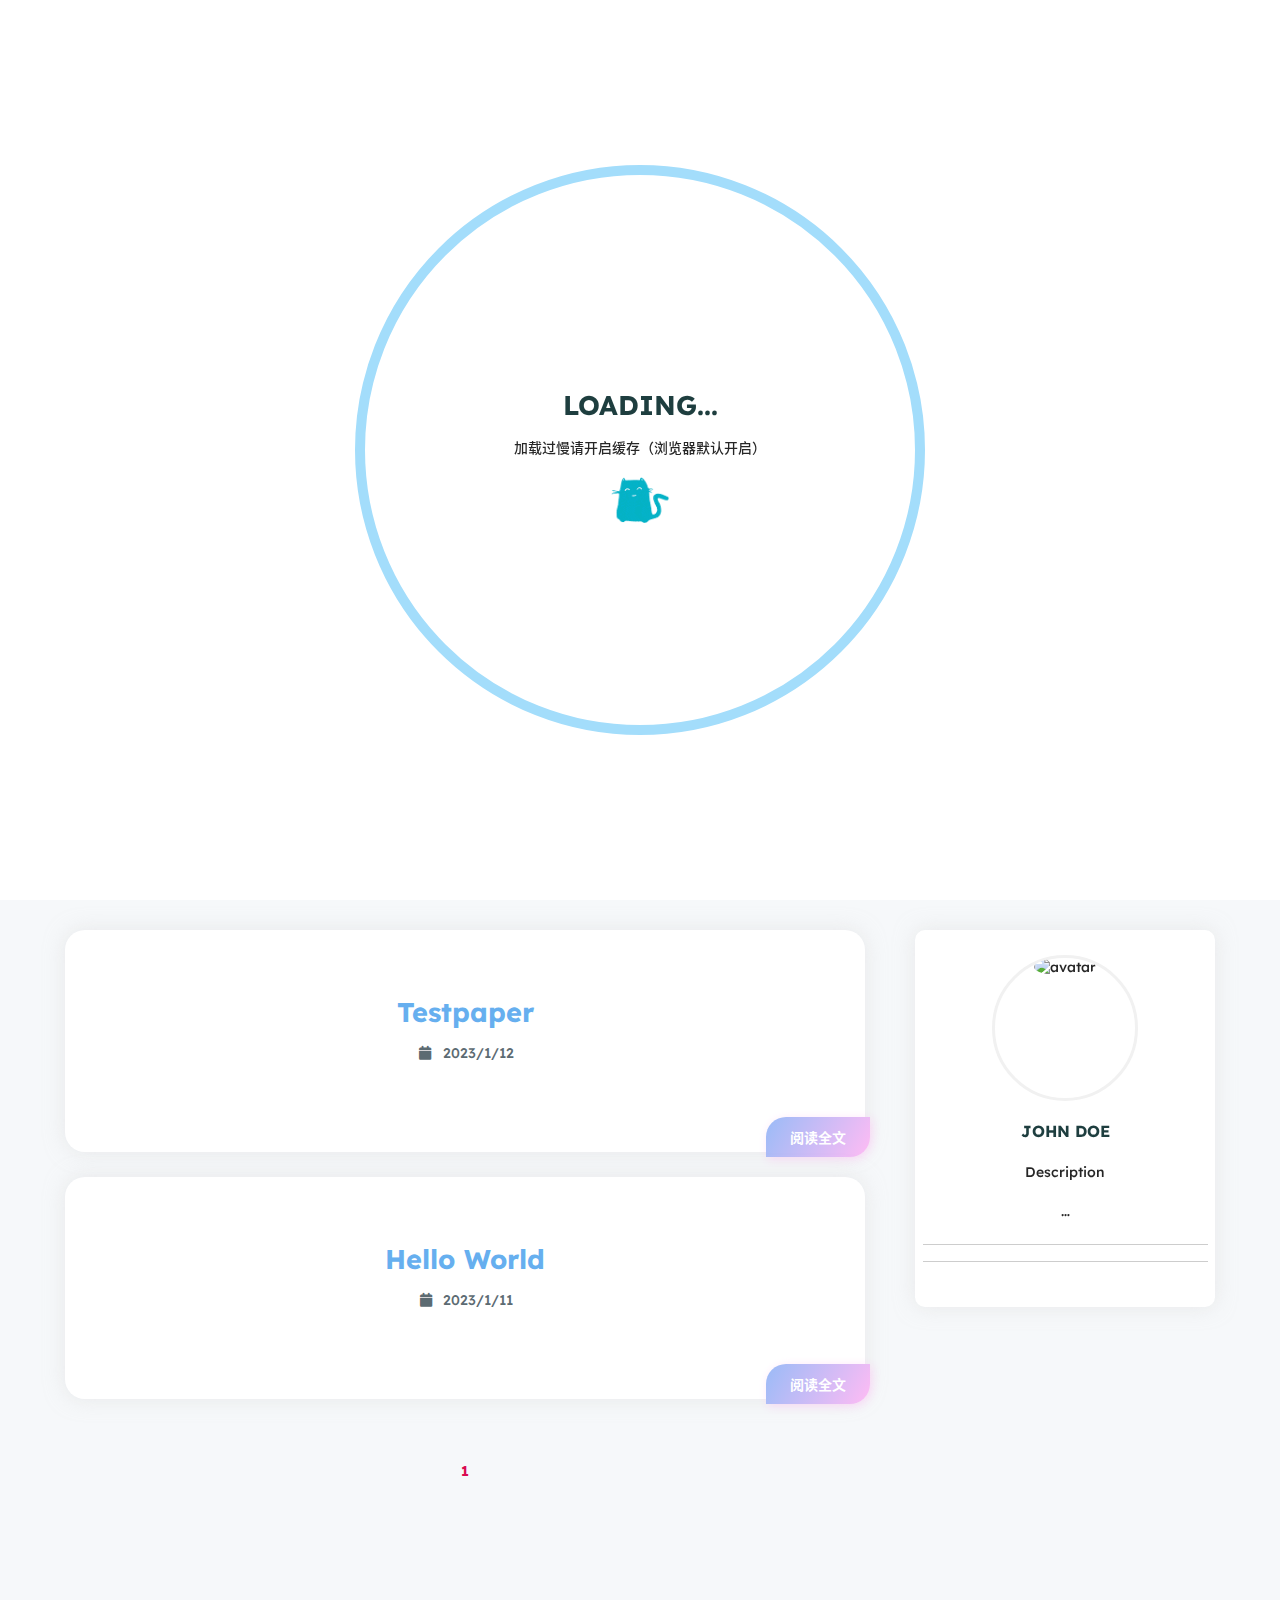
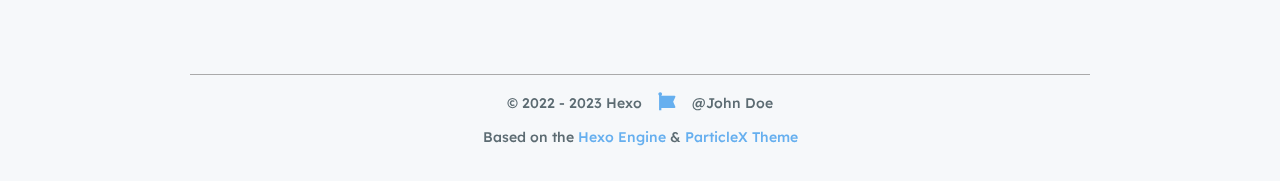
==== index.html @ 7f8e10e7 "Site updated: 2023-01-12 20:10:52" ====
<!DOCTYPE html>
<html lang="en">
    <head>
        <meta charset="UTF-8">
        <meta name="viewport" content="width=device-width,initial-scale=1.0,maximum-scale=1.0,user-scalable=0">
        <title>Hexo</title>
        <meta name="author" content="John Doe">
        <meta name="description" content="">
        <meta name="keywords" content="">
        <link rel="icon" href="">
        <script src="https://cdn.staticfile.org/vue/3.2.45/vue.global.prod.min.js"></script>
        <script src="https://cdn.staticfile.org/highlight.js/11.7.0/highlight.min.js"></script>
        <link rel="stylesheet" href="https://cdn.staticfile.org/highlight.js/11.7.0/styles/github.min.css">
        <link rel="stylesheet" href="https://cdn.staticfile.org/font-awesome/6.2.1/css/all.min.css">
        
        <script src="https://polyfill.io/v3/polyfill.min.js?features="></script>
        
        
        <link rel="stylesheet" href="/css/fonts.min.css">
        <link rel="stylesheet" href="/css/particlex.css">
    <meta name="generator" content="Hexo 6.3.0"></head>
    <body>
        <div id="loading" style="height: 100vh; width: 100vw; position: fixed; display: flex; z-index: 2147483647; justify-content: space-between; background: #fff; transition: all 0.3s ease-out; -webkit-user-select: none; -moz-user-select: none; -ms-user-select: none; user-select: none">
    <div style="position: fixed; height: 100vh; width: 100vw; display: flex; justify-content: center; align-items: center">
        <div id="loadcontent" style="width: 50vmin; height: 50vmin; padding: 50px; border-radius: 50%; display: flex; justify-content: center; align-items: center; border: solid 10px #a3ddfb; text-align: center">
            <div>
                <h2>LOADING...</h2>
                <p style="word-break: keep-all">加载过慢请开启缓存（浏览器默认开启）</p>
                <div>
                    <img alt="loading" src="/loading.gif" style="width: 60px">
                </div>
            </div>
        </div>
    </div>
</div>

        <div id="layout">
            <transition name="into">
                <div v-show="showpage" style="display: -not-none">
                    <div id="menushow">
                        <nav id="menu">
    <div class="desktop-menu">
        <a href="/">
            <span class="title">Hexo</span>
        </a>
        
        <a href="/">
            <i class="fa-solid fa-house fa-fw"></i>
            <span>&ensp;home</span>
        </a>
        
        <a href="/about">
            <i class="fa-solid fa-id-card fa-fw"></i>
            <span>&ensp;about</span>
        </a>
        
        <a href="/archives">
            <i class="fa-solid fa-box-archive fa-fw"></i>
            <span>&ensp;archives</span>
        </a>
        
        <a href="/categories">
            <i class="fa-solid fa-bookmark fa-fw"></i>
            <span>&ensp;categories</span>
        </a>
        
        <a href="/tags">
            <i class="fa-solid fa-tags fa-fw"></i>
            <span>&ensp;tags</span>
        </a>
        
    </div>
    <div :class="'phone-menu ' + menushow" id="phone-menu">
        <div class="curtain" @click="menushow = !menushow" v-show="menushow"></div>
        <div class="title" @click="menushow = !menushow">
            <i class="fa-solid fa-bars fa-fw"></i>
            <span>&emsp;Hexo</span>
        </div>
        <transition name="slide">
        <div class="items" v-show="menushow">
            
            <a href="/">
                <div class="item">
                    <div style="min-width: 20px; max-width: 50px; width: 10%">
                        <i class="fa-solid fa-house fa-fw"></i>
                    </div>
                    <div style="min-width: 100px; max-width: 150%; width: 20%">home</div>
                </div>
            </a>
            
            <a href="/about">
                <div class="item">
                    <div style="min-width: 20px; max-width: 50px; width: 10%">
                        <i class="fa-solid fa-id-card fa-fw"></i>
                    </div>
                    <div style="min-width: 100px; max-width: 150%; width: 20%">about</div>
                </div>
            </a>
            
            <a href="/archives">
                <div class="item">
                    <div style="min-width: 20px; max-width: 50px; width: 10%">
                        <i class="fa-solid fa-box-archive fa-fw"></i>
                    </div>
                    <div style="min-width: 100px; max-width: 150%; width: 20%">archives</div>
                </div>
            </a>
            
            <a href="/categories">
                <div class="item">
                    <div style="min-width: 20px; max-width: 50px; width: 10%">
                        <i class="fa-solid fa-bookmark fa-fw"></i>
                    </div>
                    <div style="min-width: 100px; max-width: 150%; width: 20%">categories</div>
                </div>
            </a>
            
            <a href="/tags">
                <div class="item">
                    <div style="min-width: 20px; max-width: 50px; width: 10%">
                        <i class="fa-solid fa-tags fa-fw"></i>
                    </div>
                    <div style="min-width: 100px; max-width: 150%; width: 20%">tags</div>
                </div>
            </a>
            
        </div>
        </transition>
    </div>
</nav>

                    </div>
                    <div id="main">
                        <div id="home-background" style="background-image: url()"></div>
<div id="home-head">
    
    <div id="home-info" class="home-info" @click="homeclick">
        <span class="loop"></span>
        <span class="loop"></span>
        <span class="loop"></span>
        <span class="loop"></span>
        <span class="info">
            <div class="wrap">
                <h1>Hexo</h1>
                <h3></h3>
                <h5></h5>
            </div>
        </span>
    </div>
    
</div>
<div id="home-posts-wrap" class="">
    <div id="home-posts">
        <div id="posts">
            

<div class="post">
    <a href="/2023/01/12/testpaper/">
        <h2 class="post-title">Testpaper</h2>
    </a>
    <div class="category-and-date">
        
        <span class="date">
            <span class="icon">
                <i class="fa-solid fa-calendar fa-fw"></i>
            </span>
            2023/1/12
        </span>
    </div>
    <div class="excerpt">
        <div class="content" v-pre>
            
            
            
        </div>
    </div>
    <div class="post-tags">
        
        
    </div>
    <a href="/2023/01/12/testpaper/" class="go-post">阅读全文</a>
</div>

<div class="post">
    <a href="/2023/01/11/hello-world/">
        <h2 class="post-title">Hello World</h2>
    </a>
    <div class="category-and-date">
        
        <span class="date">
            <span class="icon">
                <i class="fa-solid fa-calendar fa-fw"></i>
            </span>
            2023/1/11
        </span>
    </div>
    <div class="excerpt">
        <div class="content" v-pre>
            
            
            
        </div>
    </div>
    <div class="post-tags">
        
        
    </div>
    <a href="/2023/01/11/hello-world/" class="go-post">阅读全文</a>
</div>


            <div class="page-current">
    <div class="prev">
        
    </div>
    <div class="page-index">
        
        <span class="current">
            1
        </span>
        
    </div>
    <div class="next">
        
    </div>
</div>

        </div>
    </div>
    
    <div id="home-card">
        <div id="card-div">
    <div class="card-style" style="width: 300px">
        <div class="avatar">
            <img src="" alt="avatar">
        </div>
        <div class="name">
            John Doe
        </div>
        <div class="descriptions">
            
            <div class="description">
                <p>Description</p>

            </div>
            
            <div class="description">
                <p>…</p>

            </div>
            
        </div>
        <div class="icon-links">
            
        </div>
        <div class="friend-links">
            
        </div>
    </div>
</div>

    </div>
    
</div>

                        <footer id="footer">
    <div class="footer-wrap">
        <div>
            © 2022 - 2023 Hexo
            <span class="footer-icon">
                <i class="fa-solid fa-font-awesome fa-fw"></i>
            </span>
            @John Doe
        </div>
        <div></div>
        <div>Based on the <a target="_blank" rel="noopener" href="https://hexo.io">Hexo Engine</a> & <a target="_blank" rel="noopener" href="https://github.com/argvchs/hexo-theme-particlex">ParticleX Theme</a></div>
        
    </div>
</footer>

                    </div>
                </div>
            </transition>
            <div id="showimg">
                <img id="showimg-content" alt="showimg">
            </div>
        </div>
        <script src="/js/functions.js"></script>
<script src="/js/particlex.js"></script>


    <script src="/live2dw/lib/L2Dwidget.min.js?094cbace49a39548bed64abff5988b05"></script><script>L2Dwidget.init({"model":{"jsonPath":"/live2dw/assets/z16.model.json"},"display":{"position":"right","width":150,"height":300},"mobile":{"show":false},"log":false,"pluginJsPath":"lib/","pluginModelPath":"assets/","pluginRootPath":"live2dw/","tagMode":false});</script></body>
</html>
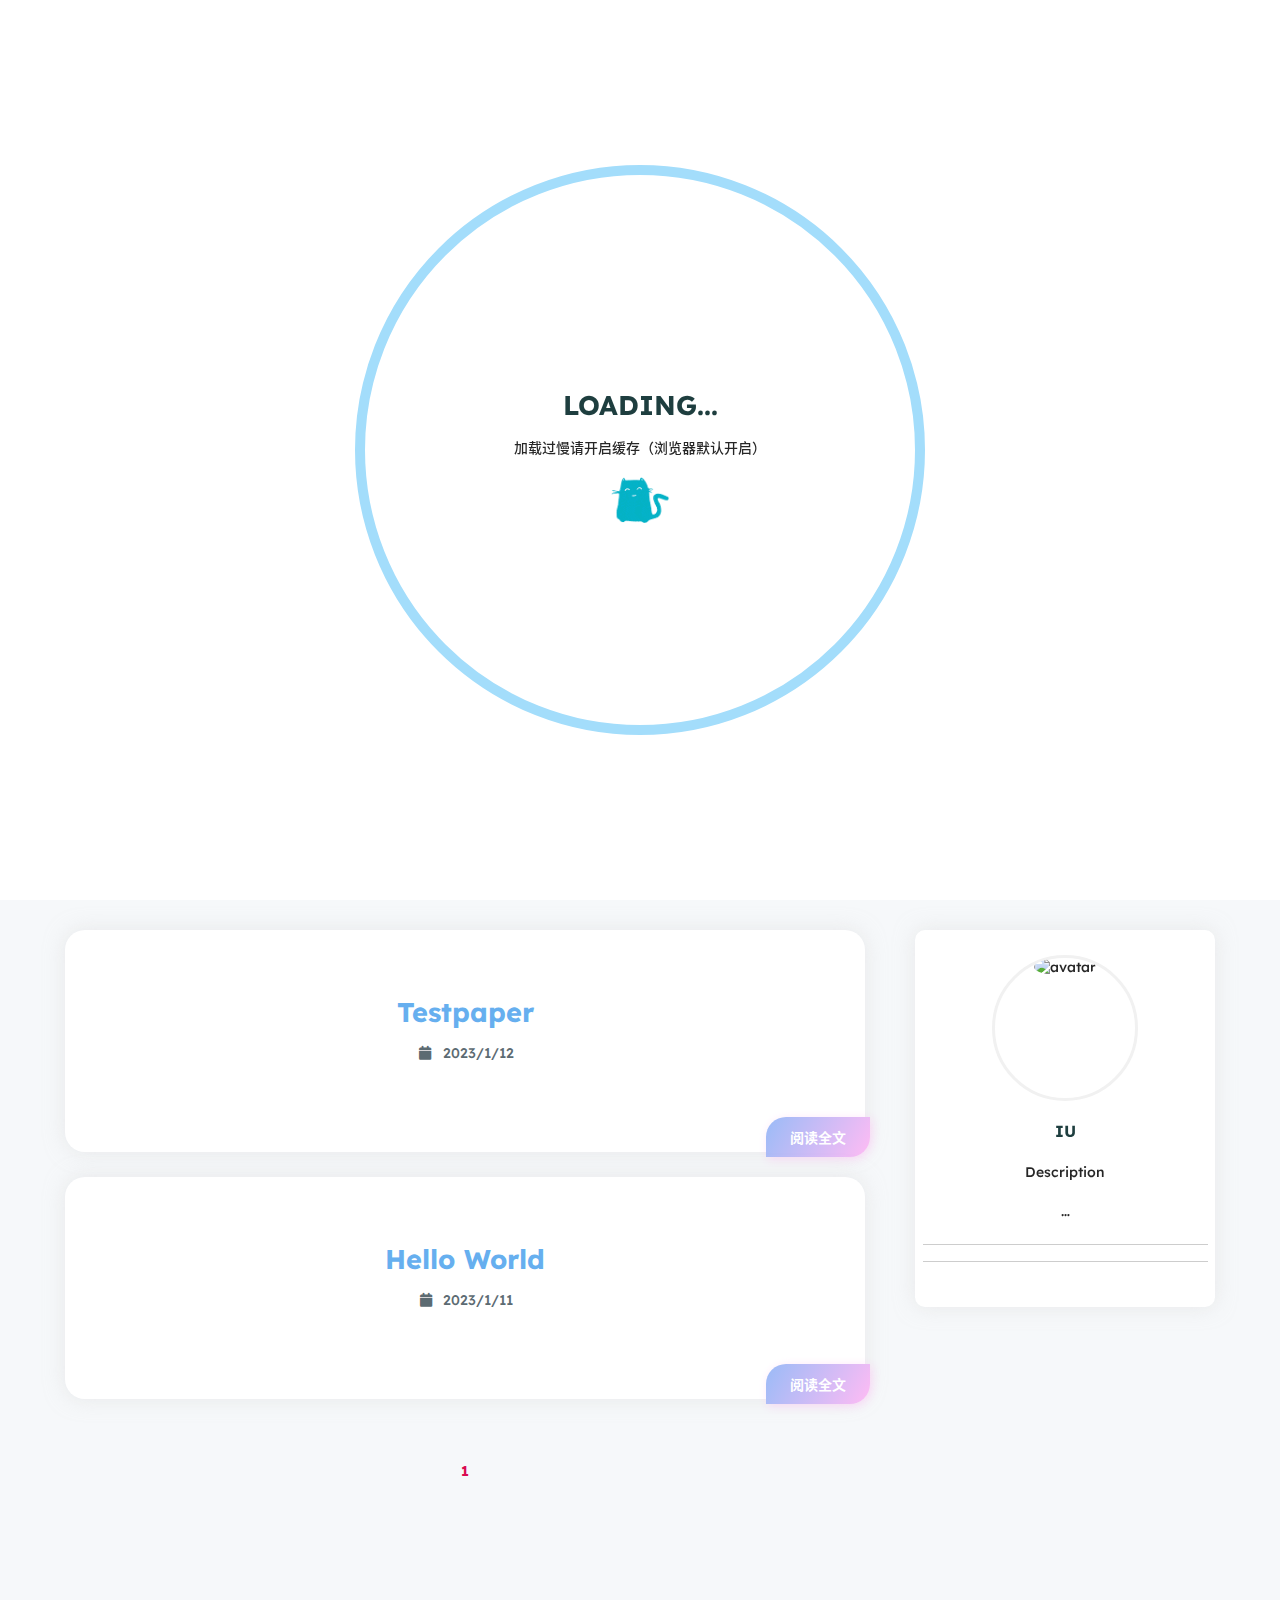
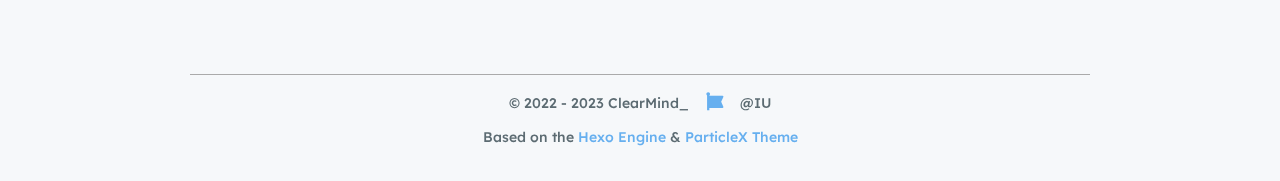
==== commit fd897ce1: "Site updated: 2023-01-12 22:03:00" ====
--- a/index.html
+++ b/index.html
@@ -4,11 +4,11 @@
     <head>
         <meta charset="UTF-8">
         <meta name="viewport" content="width=device-width,initial-scale=1.0,maximum-scale=1.0,user-scalable=0">
-        <title>Hexo</title>
-        <meta name="author" content="John Doe">
+        <title>ClearMind_</title>
+        <meta name="author" content="IU">
         <meta name="description" content="">
         <meta name="keywords" content="">
-        <link rel="icon" href="">
+        <link rel="icon" href="https://static-argvchs.netlify.app/images/avatar.jpg">
         <script src="https://cdn.staticfile.org/vue/3.2.45/vue.global.prod.min.js"></script>
         <script src="https://cdn.staticfile.org/highlight.js/11.7.0/highlight.min.js"></script>
         <link rel="stylesheet" href="https://cdn.staticfile.org/highlight.js/11.7.0/styles/github.min.css">
@@ -42,7 +42,7 @@
                         <nav id="menu">
     <div class="desktop-menu">
         <a href="/">
-            <span class="title">Hexo</span>
+            <span class="title">ClearMind_</span>
         </a>
         
         <a href="/">
@@ -75,7 +75,7 @@
         <div class="curtain" @click="menushow = !menushow" v-show="menushow"></div>
         <div class="title" @click="menushow = !menushow">
             <i class="fa-solid fa-bars fa-fw"></i>
-            <span>&emsp;Hexo</span>
+            <span>&emsp;ClearMind_</span>
         </div>
         <transition name="slide">
         <div class="items" v-show="menushow">
@@ -132,7 +132,7 @@
 
                     </div>
                     <div id="main">
-                        <div id="home-background" style="background-image: url()"></div>
+                        <div id="home-background" style="background-image: url(https://w.wallhaven.cc/full/9m/wallhaven-9mjoy1.png)"></div>
 <div id="home-head">
     
     <div id="home-info" class="home-info" @click="homeclick">
@@ -142,8 +142,8 @@
         <span class="loop"></span>
         <span class="info">
             <div class="wrap">
-                <h1>Hexo</h1>
-                <h3></h3>
+                <h1>ClearMind_</h1>
+                <h3>Welcome</h3>
                 <h5></h5>
             </div>
         </span>
@@ -233,10 +233,10 @@
         <div id="card-div">
     <div class="card-style" style="width: 300px">
         <div class="avatar">
-            <img src="" alt="avatar">
+            <img src="https://static-argvchs.netlify.app/images/avatar.jpg" alt="avatar">
         </div>
         <div class="name">
-            John Doe
+            IU
         </div>
         <div class="descriptions">
             
@@ -267,11 +267,11 @@
                         <footer id="footer">
     <div class="footer-wrap">
         <div>
-            © 2022 - 2023 Hexo
+            © 2022 - 2023 ClearMind_
             <span class="footer-icon">
                 <i class="fa-solid fa-font-awesome fa-fw"></i>
             </span>
-            @John Doe
+            @IU
         </div>
         <div></div>
         <div>Based on the <a target="_blank" rel="noopener" href="https://hexo.io">Hexo Engine</a> & <a target="_blank" rel="noopener" href="https://github.com/argvchs/hexo-theme-particlex">ParticleX Theme</a></div>
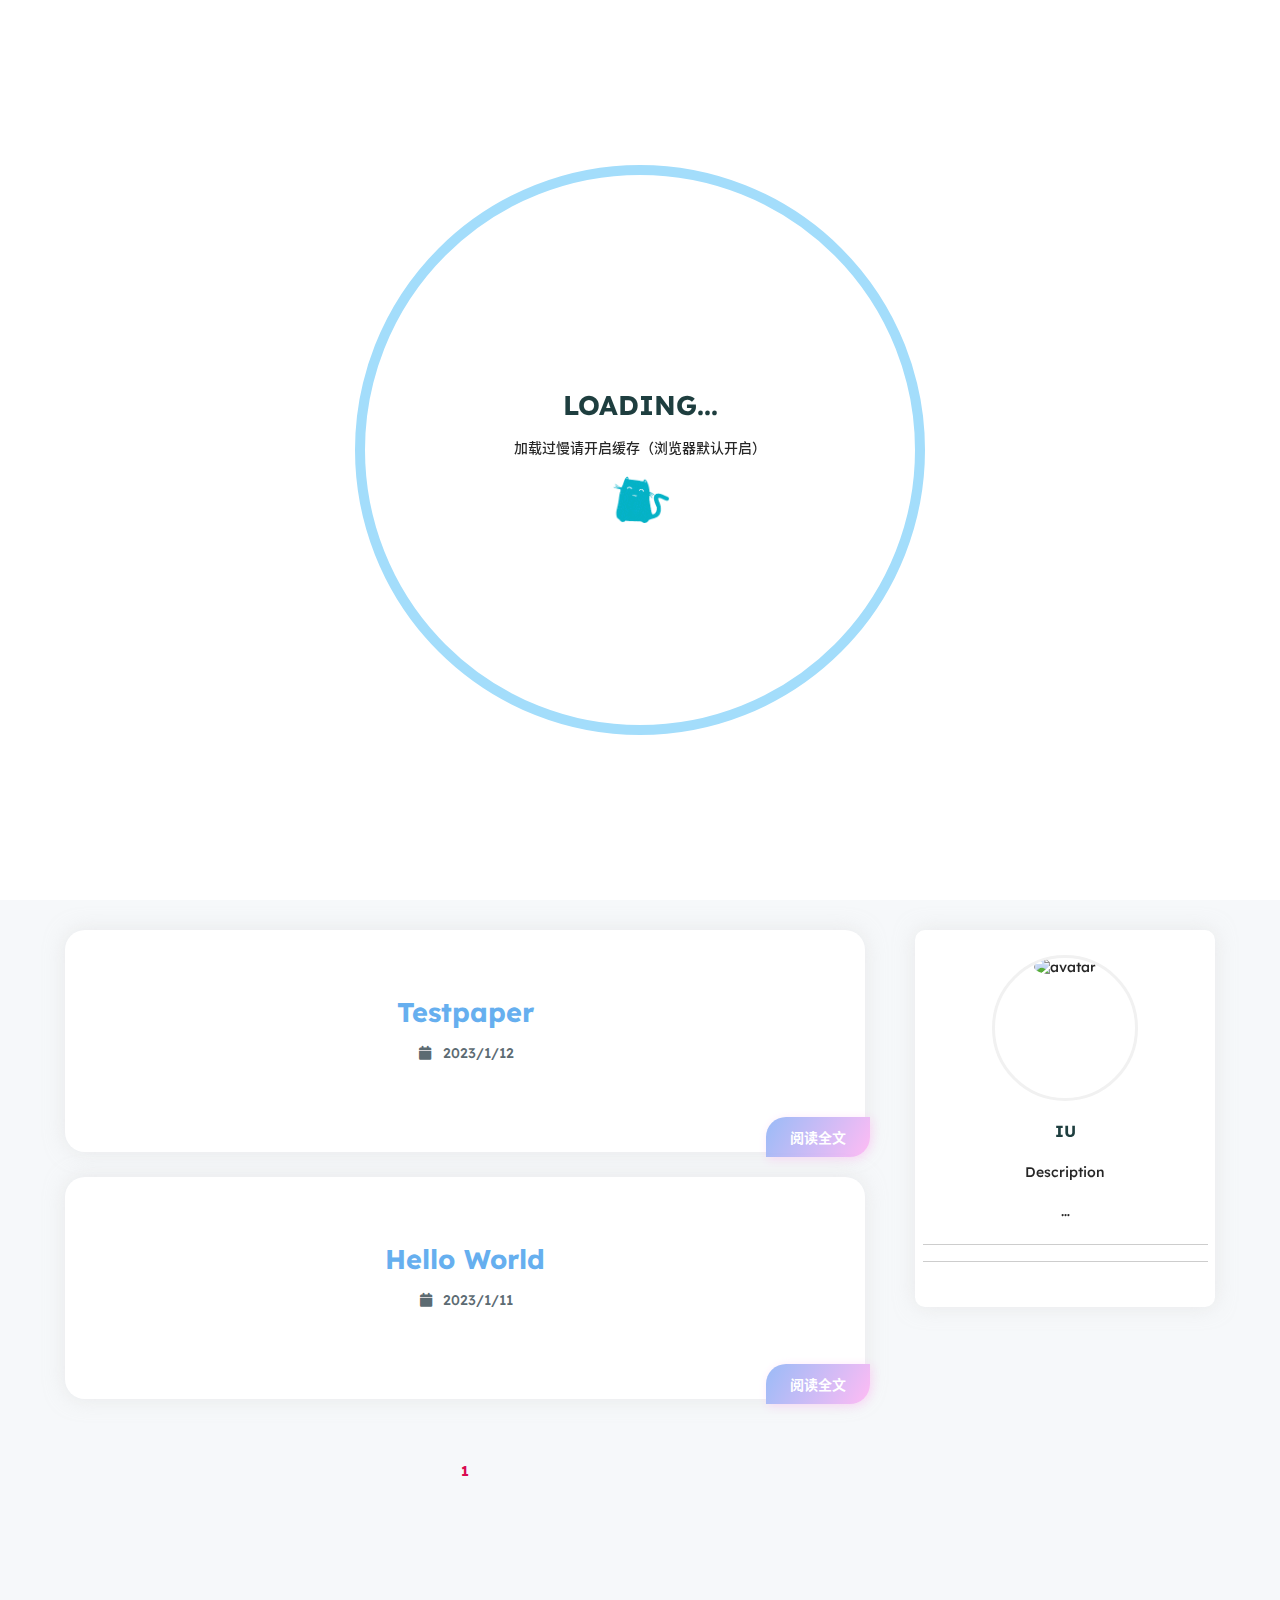
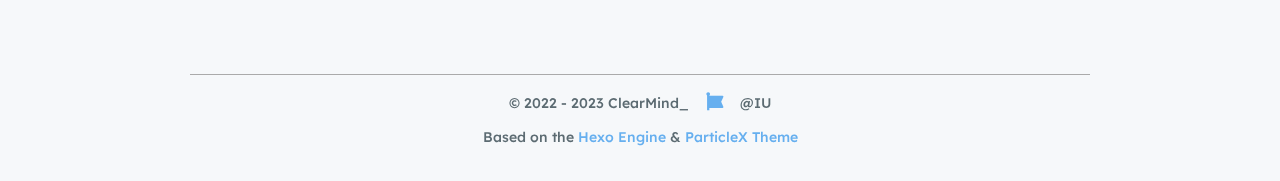
==== commit 271e81e1: "Site updated: 2023-01-12 23:18:43" ====
--- a/index.html
+++ b/index.html
@@ -290,5 +290,5 @@
 <script src="/js/particlex.js"></script>
 
 
-    <script src="/live2dw/lib/L2Dwidget.min.js?094cbace49a39548bed64abff5988b05"></script><script>L2Dwidget.init({"model":{"jsonPath":"/live2dw/assets/z16.model.json"},"display":{"position":"right","width":150,"height":300},"mobile":{"show":false},"log":false,"pluginJsPath":"lib/","pluginModelPath":"assets/","pluginRootPath":"live2dw/","tagMode":false});</script></body>
+    <script src="/live2dw/lib/L2Dwidget.min.js?094cbace49a39548bed64abff5988b05"></script><script>L2Dwidget.init({"log":false,"pluginJsPath":"lib/","pluginModelPath":"assets/","pluginRootPath":"live2dw/","tagMode":false});</script></body>
 </html>
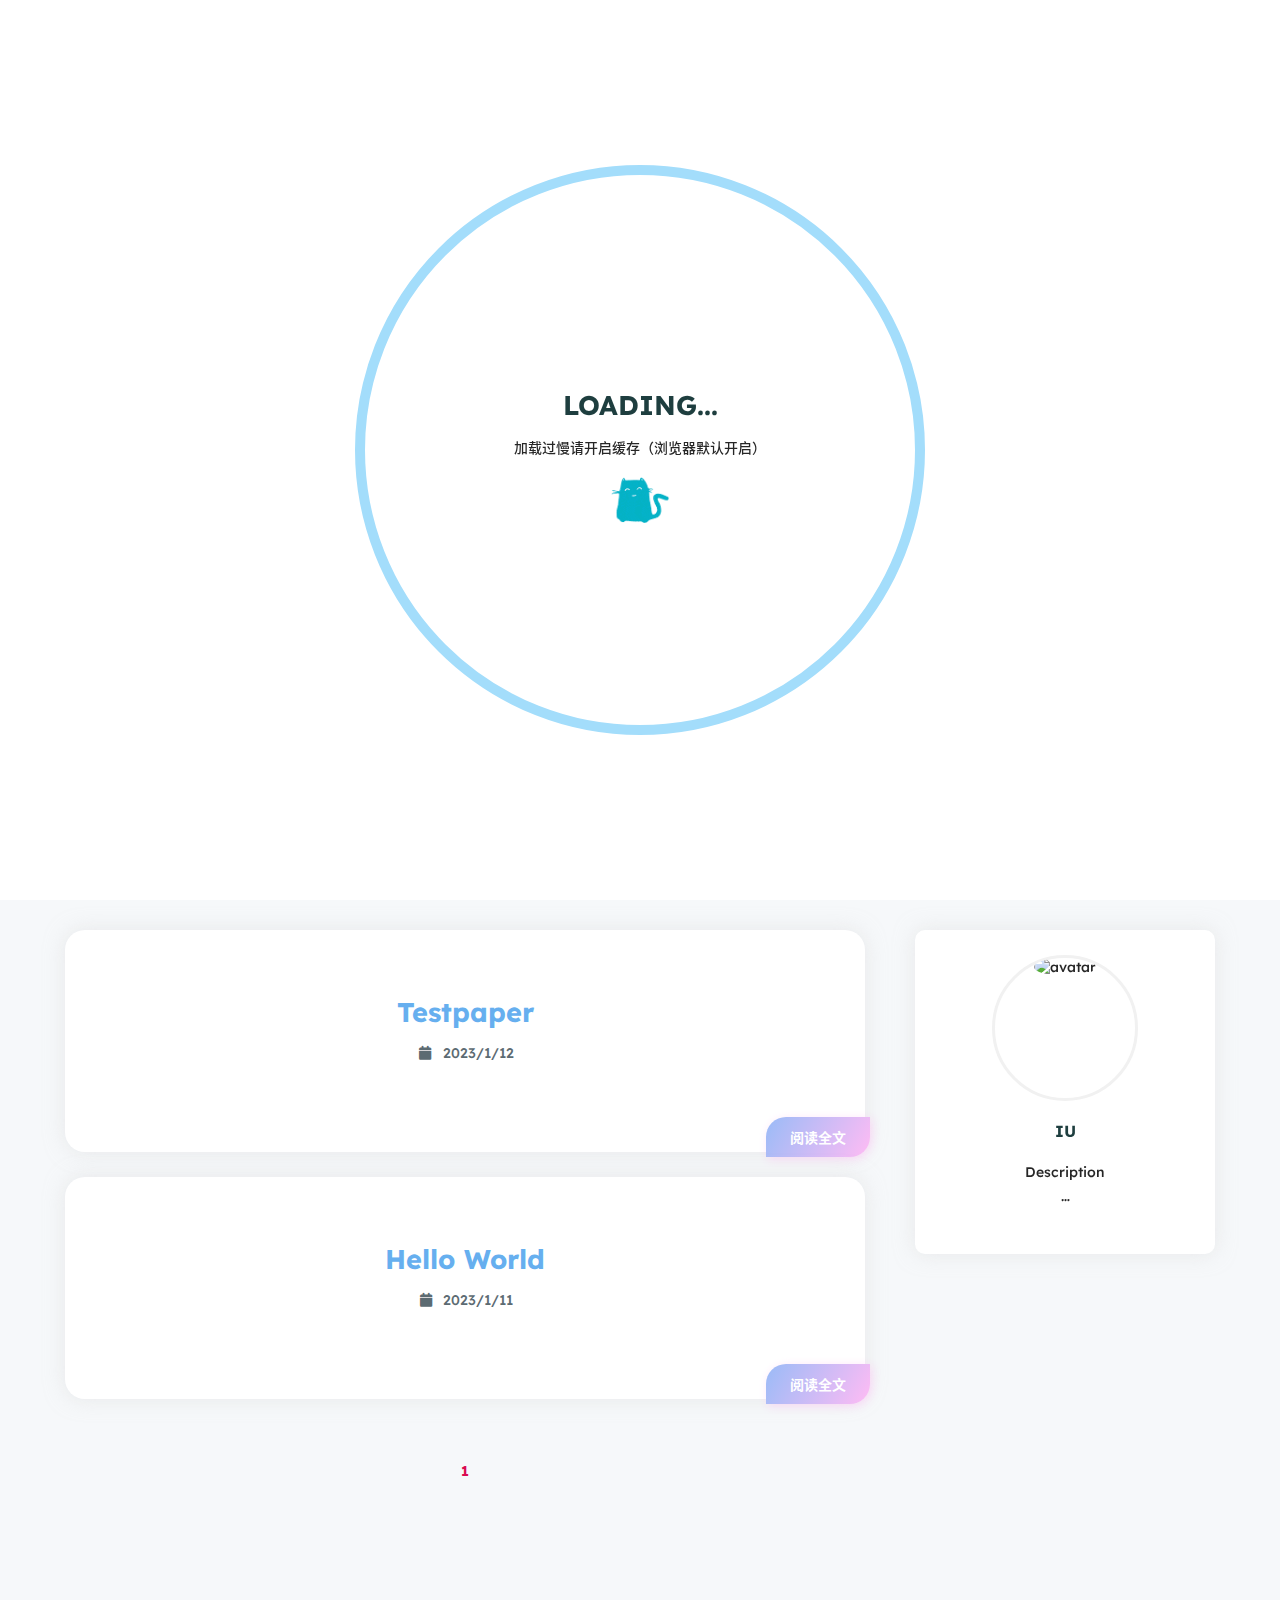
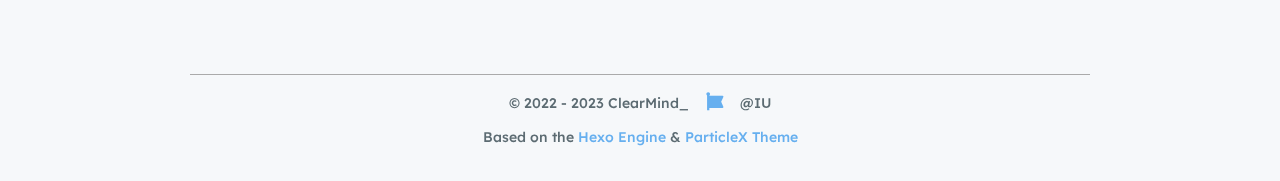
==== commit 7f8eae5f: "Site updated: 2023-01-16 15:47:56" ====
--- a/index.html
+++ b/index.html
@@ -8,7 +8,7 @@
         <meta name="author" content="IU">
         <meta name="description" content="">
         <meta name="keywords" content="">
-        <link rel="icon" href="https://static-argvchs.netlify.app/images/avatar.jpg">
+        <link rel="icon" href="">
         <script src="https://cdn.staticfile.org/vue/3.2.45/vue.global.prod.min.js"></script>
         <script src="https://cdn.staticfile.org/highlight.js/11.7.0/highlight.min.js"></script>
         <link rel="stylesheet" href="https://cdn.staticfile.org/highlight.js/11.7.0/styles/github.min.css">
@@ -17,267 +17,256 @@
         <script src="https://polyfill.io/v3/polyfill.min.js?features="></script>
         
         
+        
         <link rel="stylesheet" href="/css/fonts.min.css">
         <link rel="stylesheet" href="/css/particlex.css">
     <meta name="generator" content="Hexo 6.3.0"></head>
     <body>
-        <div id="loading" style="height: 100vh; width: 100vw; position: fixed; display: flex; z-index: 2147483647; justify-content: space-between; background: #fff; transition: all 0.3s ease-out; -webkit-user-select: none; -moz-user-select: none; -ms-user-select: none; user-select: none">
-    <div style="position: fixed; height: 100vh; width: 100vw; display: flex; justify-content: center; align-items: center">
-        <div id="loadcontent" style="width: 50vmin; height: 50vmin; padding: 50px; border-radius: 50%; display: flex; justify-content: center; align-items: center; border: solid 10px #a3ddfb; text-align: center">
-            <div>
-                <h2>LOADING...</h2>
-                <p style="word-break: keep-all">加载过慢请开启缓存（浏览器默认开启）</p>
-                <div>
-                    <img alt="loading" src="/loading.gif" style="width: 60px">
-                </div>
-            </div>
-        </div>
-    </div>
-</div>
+        <div id="loading" style="height: 100vh; width: 100vw; position: fixed; display: flex; z-index: 2147483647; justify-content: space-between; background: #fff; transition: all 0.3s ease-out; -webkit-user-select: none; -moz-user-select: none; -ms-user-select: none; user-select: none">
+    <div style="position: fixed; height: 100vh; width: 100vw; display: flex; justify-content: center; align-items: center">
+        <div id="loadcontent" style="width: 50vmin; height: 50vmin; padding: 50px; border-radius: 50%; display: flex; justify-content: center; align-items: center; border: solid 10px #a3ddfb; text-align: center">
+            <div>
+                <h2>LOADING...</h2>
+                <p style="word-break: keep-all">加载过慢请开启缓存（浏览器默认开启）</p>
+                <div>
+                    <img alt="loading" src="/loading.gif" style="width: 60px">
+                </div>
+            </div>
+        </div>
+    </div>
+</div>
 
         <div id="layout">
             <transition name="into">
                 <div v-show="showpage" style="display: -not-none">
                     <div id="menushow">
-                        <nav id="menu">
-    <div class="desktop-menu">
-        <a href="/">
-            <span class="title">ClearMind_</span>
-        </a>
-        
-        <a href="/">
-            <i class="fa-solid fa-house fa-fw"></i>
-            <span>&ensp;home</span>
-        </a>
-        
-        <a href="/about">
-            <i class="fa-solid fa-id-card fa-fw"></i>
-            <span>&ensp;about</span>
-        </a>
-        
-        <a href="/archives">
-            <i class="fa-solid fa-box-archive fa-fw"></i>
-            <span>&ensp;archives</span>
-        </a>
-        
-        <a href="/categories">
-            <i class="fa-solid fa-bookmark fa-fw"></i>
-            <span>&ensp;categories</span>
-        </a>
-        
-        <a href="/tags">
-            <i class="fa-solid fa-tags fa-fw"></i>
-            <span>&ensp;tags</span>
-        </a>
-        
-    </div>
-    <div :class="'phone-menu ' + menushow" id="phone-menu">
-        <div class="curtain" @click="menushow = !menushow" v-show="menushow"></div>
-        <div class="title" @click="menushow = !menushow">
-            <i class="fa-solid fa-bars fa-fw"></i>
-            <span>&emsp;ClearMind_</span>
-        </div>
-        <transition name="slide">
-        <div class="items" v-show="menushow">
-            
-            <a href="/">
-                <div class="item">
-                    <div style="min-width: 20px; max-width: 50px; width: 10%">
-                        <i class="fa-solid fa-house fa-fw"></i>
-                    </div>
-                    <div style="min-width: 100px; max-width: 150%; width: 20%">home</div>
-                </div>
-            </a>
-            
-            <a href="/about">
-                <div class="item">
-                    <div style="min-width: 20px; max-width: 50px; width: 10%">
-                        <i class="fa-solid fa-id-card fa-fw"></i>
-                    </div>
-                    <div style="min-width: 100px; max-width: 150%; width: 20%">about</div>
-                </div>
-            </a>
-            
-            <a href="/archives">
-                <div class="item">
-                    <div style="min-width: 20px; max-width: 50px; width: 10%">
-                        <i class="fa-solid fa-box-archive fa-fw"></i>
-                    </div>
-                    <div style="min-width: 100px; max-width: 150%; width: 20%">archives</div>
-                </div>
-            </a>
-            
-            <a href="/categories">
-                <div class="item">
-                    <div style="min-width: 20px; max-width: 50px; width: 10%">
-                        <i class="fa-solid fa-bookmark fa-fw"></i>
-                    </div>
-                    <div style="min-width: 100px; max-width: 150%; width: 20%">categories</div>
-                </div>
-            </a>
-            
-            <a href="/tags">
-                <div class="item">
-                    <div style="min-width: 20px; max-width: 50px; width: 10%">
-                        <i class="fa-solid fa-tags fa-fw"></i>
-                    </div>
-                    <div style="min-width: 100px; max-width: 150%; width: 20%">tags</div>
-                </div>
-            </a>
-            
-        </div>
-        </transition>
-    </div>
-</nav>
+                        <nav id="menu">
+    <div class="desktop-menu">
+        <a href="/">
+            <span class="title">ClearMind_</span>
+        </a>
+        
+        <a href="/">
+            <i class="fa-solid fa-house fa-fw"></i>
+            <span>&ensp;home</span>
+        </a>
+        
+        <a href="/about">
+            <i class="fa-solid fa-id-card fa-fw"></i>
+            <span>&ensp;about</span>
+        </a>
+        
+        <a href="/archives">
+            <i class="fa-solid fa-box-archive fa-fw"></i>
+            <span>&ensp;archives</span>
+        </a>
+        
+        <a href="/categories">
+            <i class="fa-solid fa-bookmark fa-fw"></i>
+            <span>&ensp;categories</span>
+        </a>
+        
+        <a href="/tags">
+            <i class="fa-solid fa-tags fa-fw"></i>
+            <span>&ensp;tags</span>
+        </a>
+        
+    </div>
+    <div :class="'phone-menu ' + menushow" id="phone-menu">
+        <div class="curtain" @click="menushow = !menushow" v-show="menushow"></div>
+        <div class="title" @click="menushow = !menushow">
+            <i class="fa-solid fa-bars fa-fw"></i>
+            <span>&emsp;ClearMind_</span>
+        </div>
+        <transition name="slide">
+        <div class="items" v-show="menushow">
+            
+            <a href="/">
+                <div class="item">
+                    <div style="min-width: 20px; max-width: 50px; width: 10%">
+                        <i class="fa-solid fa-house fa-fw"></i>
+                    </div>
+                    <div style="min-width: 100px; max-width: 150%; width: 20%">home</div>
+                </div>
+            </a>
+            
+            <a href="/about">
+                <div class="item">
+                    <div style="min-width: 20px; max-width: 50px; width: 10%">
+                        <i class="fa-solid fa-id-card fa-fw"></i>
+                    </div>
+                    <div style="min-width: 100px; max-width: 150%; width: 20%">about</div>
+                </div>
+            </a>
+            
+            <a href="/archives">
+                <div class="item">
+                    <div style="min-width: 20px; max-width: 50px; width: 10%">
+                        <i class="fa-solid fa-box-archive fa-fw"></i>
+                    </div>
+                    <div style="min-width: 100px; max-width: 150%; width: 20%">archives</div>
+                </div>
+            </a>
+            
+            <a href="/categories">
+                <div class="item">
+                    <div style="min-width: 20px; max-width: 50px; width: 10%">
+                        <i class="fa-solid fa-bookmark fa-fw"></i>
+                    </div>
+                    <div style="min-width: 100px; max-width: 150%; width: 20%">categories</div>
+                </div>
+            </a>
+            
+            <a href="/tags">
+                <div class="item">
+                    <div style="min-width: 20px; max-width: 50px; width: 10%">
+                        <i class="fa-solid fa-tags fa-fw"></i>
+                    </div>
+                    <div style="min-width: 100px; max-width: 150%; width: 20%">tags</div>
+                </div>
+            </a>
+            
+        </div>
+        </transition>
+    </div>
+</nav>
 
                     </div>
                     <div id="main">
-                        <div id="home-background" style="background-image: url(https://w.wallhaven.cc/full/9m/wallhaven-9mjoy1.png)"></div>
-<div id="home-head">
-    
-    <div id="home-info" class="home-info" @click="homeclick">
-        <span class="loop"></span>
-        <span class="loop"></span>
-        <span class="loop"></span>
-        <span class="loop"></span>
-        <span class="info">
-            <div class="wrap">
-                <h1>ClearMind_</h1>
-                <h3>Welcome</h3>
-                <h5></h5>
-            </div>
-        </span>
-    </div>
-    
-</div>
-<div id="home-posts-wrap" class="">
-    <div id="home-posts">
-        <div id="posts">
-            
-
-<div class="post">
-    <a href="/2023/01/12/testpaper/">
-        <h2 class="post-title">Testpaper</h2>
-    </a>
-    <div class="category-and-date">
-        
-        <span class="date">
-            <span class="icon">
-                <i class="fa-solid fa-calendar fa-fw"></i>
-            </span>
-            2023/1/12
-        </span>
-    </div>
-    <div class="excerpt">
-        <div class="content" v-pre>
-            
-            
-            
-        </div>
-    </div>
-    <div class="post-tags">
-        
-        
-    </div>
-    <a href="/2023/01/12/testpaper/" class="go-post">阅读全文</a>
-</div>
-
-<div class="post">
-    <a href="/2023/01/11/hello-world/">
-        <h2 class="post-title">Hello World</h2>
-    </a>
-    <div class="category-and-date">
-        
-        <span class="date">
-            <span class="icon">
-                <i class="fa-solid fa-calendar fa-fw"></i>
-            </span>
-            2023/1/11
-        </span>
-    </div>
-    <div class="excerpt">
-        <div class="content" v-pre>
-            
-            
-            
-        </div>
-    </div>
-    <div class="post-tags">
-        
-        
-    </div>
-    <a href="/2023/01/11/hello-world/" class="go-post">阅读全文</a>
-</div>
-
-
-            <div class="page-current">
-    <div class="prev">
-        
-    </div>
-    <div class="page-index">
-        
-        <span class="current">
-            1
-        </span>
-        
-    </div>
-    <div class="next">
-        
-    </div>
-</div>
-
-        </div>
-    </div>
-    
-    <div id="home-card">
-        <div id="card-div">
-    <div class="card-style" style="width: 300px">
-        <div class="avatar">
-            <img src="https://static-argvchs.netlify.app/images/avatar.jpg" alt="avatar">
-        </div>
-        <div class="name">
-            IU
-        </div>
-        <div class="descriptions">
-            
-            <div class="description">
-                <p>Description</p>
-
-            </div>
-            
-            <div class="description">
-                <p>…</p>
-
-            </div>
-            
-        </div>
-        <div class="icon-links">
-            
-        </div>
-        <div class="friend-links">
-            
-        </div>
-    </div>
-</div>
-
-    </div>
-    
-</div>
-
-                        <footer id="footer">
-    <div class="footer-wrap">
-        <div>
-            © 2022 - 2023 ClearMind_
-            <span class="footer-icon">
-                <i class="fa-solid fa-font-awesome fa-fw"></i>
-            </span>
-            @IU
-        </div>
-        <div></div>
-        <div>Based on the <a target="_blank" rel="noopener" href="https://hexo.io">Hexo Engine</a> & <a target="_blank" rel="noopener" href="https://github.com/argvchs/hexo-theme-particlex">ParticleX Theme</a></div>
-        
-    </div>
-</footer>
+                        <div id="home-background" style="background-image: url()"></div>
+<div id="home-head">
+    
+    <div id="home-info" class="home-info" @click="homeclick">
+        <span class="loop"></span>
+        <span class="loop"></span>
+        <span class="loop"></span>
+        <span class="loop"></span>
+        <span class="info">
+            <div class="wrap">
+                <h1>ClearMind_</h1>
+                <h3>Welcome</h3>
+                <h5></h5>
+            </div>
+        </span>
+    </div>
+    
+</div>
+<div id="home-posts-wrap" class="">
+    <div id="home-posts">
+        <div id="posts">
+            
+
+<div class="post">
+    <a href="/2023/01/12/testpaper/">
+        <h2 class="post-title">Testpaper</h2>
+    </a>
+    <div class="category-and-date">
+        
+        <span class="date">
+            <span class="icon">
+                <i class="fa-solid fa-calendar fa-fw"></i>
+            </span>
+            2023/1/12
+        </span>
+    </div>
+    <div class="excerpt">
+        <div class="content" v-pre>
+            
+            
+            
+        </div>
+    </div>
+    <div class="post-tags">
+        
+        
+    </div>
+    <a href="/2023/01/12/testpaper/" class="go-post">阅读全文</a>
+</div>
+
+<div class="post">
+    <a href="/2023/01/11/hello-world/">
+        <h2 class="post-title">Hello World</h2>
+    </a>
+    <div class="category-and-date">
+        
+        <span class="date">
+            <span class="icon">
+                <i class="fa-solid fa-calendar fa-fw"></i>
+            </span>
+            2023/1/11
+        </span>
+    </div>
+    <div class="excerpt">
+        <div class="content" v-pre>
+            
+            
+            
+        </div>
+    </div>
+    <div class="post-tags">
+        
+        
+    </div>
+    <a href="/2023/01/11/hello-world/" class="go-post">阅读全文</a>
+</div>
+
+
+            <div class="page-current">
+    <div class="prev">
+        
+    </div>
+    <div class="page-index">
+        
+        <span class="current">
+            1
+        </span>
+        
+    </div>
+    <div class="next">
+        
+    </div>
+</div>
+
+        </div>
+    </div>
+    
+    <div id="home-card">
+        <div id="card-div">
+    <div class="card-style" style="width: 300px">
+        <div class="avatar">
+            <img src="" alt="avatar">
+        </div>
+        <div class="name">
+            IU
+        </div>
+        <div class="description">
+            <p>Description<br>
+…</p>
+
+        </div>
+        
+        
+    </div>
+</div>
+
+    </div>
+    
+</div>
+
+                        <footer id="footer">
+    <div class="footer-wrap">
+        <div>
+            © 2022 - 2023 ClearMind_
+            <span class="footer-icon">
+                <i class="fa-solid fa-font-awesome fa-fw"></i>
+            </span>
+            @IU
+        </div>
+        <div></div>
+        <div>Based on the <a target="_blank" rel="noopener" href="https://hexo.io">Hexo Engine</a> & <a target="_blank" rel="noopener" href="https://github.com/argvchs/hexo-theme-particlex">ParticleX Theme</a></div>
+        
+    </div>
+</footer>
 
                     </div>
                 </div>
--- a/css/particlex.css
+++ b/css/particlex.css
@@ -61,6 +61,7 @@
     margin: 0;
     padding: 0;
     word-wrap: break-word;
+    word-break: keep-all;
     scrollbar-width: thin;
     scrollbar-color: #8ab5ff #e6efff;
 }
@@ -200,9 +201,6 @@
     color: #333;
     border-radius: 50%;
 }
-#home-head .home-info .info h1 {
-    word-break: keep-all;
-}
 #home-head .home-info .loop:nth-child(1) {
     border-radius: 38% 62% 63% 37%/41% 44% 56% 59%;
     background: #fff;
@@ -292,8 +290,10 @@
 #home-posts .post .excerpt {
     color: #1e3e3f;
 }
+#home-posts .post .post-tags {
+    line-height: 1.7;
+}
 #home-posts .post .post-tags a {
-    color: #ffbbf4;
     font-size: 14px;
 }
 #home-posts .post .post-tags .tag {
@@ -414,18 +414,16 @@
     font-size: 16px;
     font-weight: bold;
     color: #1e3e3f;
-    text-transform: uppercase;
-}
-#home-card .card-style .descriptions {
+}
+#home-card .card-style .description {
     margin: 20px auto;
     width: 85%;
 }
 #home-card .card-style .icon-links {
     width: 85%;
     margin: 10px auto;
-    padding: 8px 15px;
+    padding-top: 10px;
     border-top: #cdcdcd solid 1px;
-    border-bottom: #cdcdcd solid 1px;
 }
 #home-card .card-style .icon-links a {
     color: #5c6b72;
@@ -441,20 +439,18 @@
     margin: 5px;
 }
 #home-card .card-style .friend-links {
-    margin: 20px auto;
-}
-#home-card .card-style .friend-links .friend-link {
-    margin: 5px auto;
-    text-align: center;
+    width: 85%;
+    margin: 10px auto;
+    padding-top: 10px;
+    border-top: #cdcdcd solid 1px;
 }
 #home-card .card-style .friend-links .friend-link a {
     display: inline-block;
-    width: 140px;
-    line-height: 3;
-    color: #5c6b72;
-    font-size: 16px;
+    width: 100%;
+    margin-bottom: 5px;
+    line-height: 30px;
+    color: #5c6b72;
     border-radius: 15px;
-    background-blend-mode: darken;
 }
 #home-card .card-style .friend-links .friend-link a:hover {
     color: #fff;
@@ -477,7 +473,6 @@
 #menu .desktop-menu .title {
     display: inline-block;
     margin-left: 30px;
-    margin-right: 20px;
     font-family: "Lexend", "Noto Sans SC", sans-serif;
     text-transform: uppercase;
     color: #555;
@@ -508,6 +503,7 @@
 #menu .phone-menu .title {
     z-index: 10004;
     cursor: pointer;
+    text-transform: uppercase;
     color: #555;
 }
 #menu .phone-menu .items {
@@ -718,15 +714,23 @@
     color: #5c6b72;
     text-decoration: none;
 }
+#archives .info {
+    line-height: 1.7;
+}
+#archives .category {
+    display: inline-block;
+    margin-right: 10px;
+}
+#archives .tags {
+    display: inline-block;
+}
+#archives .tags .tag {
+    display: inline-block;
+    margin-right: 10px;
+}
 #archives .tag-icon {
     color: #5c6b72;
     text-decoration: none;
-}
-#archives .category {
-    margin-right: 20px;
-}
-#archives .tags .tag {
-    margin-right: 10px;
 }
 #archives h3 {
     margin: 10px 0;
@@ -778,6 +782,9 @@
     font-weight: bold;
     margin: 20px 0;
 }
+.article .info {
+    line-height: 1.7;
+}
 .article .info a {
     color: #5c6b72;
     text-decoration: none;
@@ -785,25 +792,18 @@
 .article .info .date {
     color: #5c6b72;
     display: inline-block;
-    margin-right: 20px;
-}
-.article .info .date .tag {
     margin-right: 10px;
 }
 .article .info .category {
-    color: #5c6b72;
-    display: inline-block;
-    margin-right: 20px;
-}
-.article .info .category .tag {
+    display: inline-block;
     margin-right: 10px;
 }
 .article .info .tags {
-    color: #5c6b72;
-    display: inline-block;
-    margin-right: 20px;
+    display: inline-block;
+    margin-right: 10px;
 }
 .article .info .tags .tag {
+    display: inline-block;
     margin-right: 10px;
 }
 .article .content {
@@ -862,24 +862,24 @@
     border-color: #0969da;
     box-shadow: 0 0 0 3px #0969da4d;
 }
-input.crypto {
+#crypto {
     margin: 50px auto 0;
 }
-input.crypto.fail {
+#crypto.fail {
     color: #ea4a5a;
     border-color: #ea4a5a;
 }
-input.crypto.fail:focus {
+#crypto.fail:focus {
     box-shadow: 0 0 0 3px #ea4a5a4d;
 }
-input.crypto.success {
+#crypto.success {
     color: #34d058;
     border-color: #34d058;
 }
-input.search-bar {
+#search-bar {
     margin: 0 auto 50px;
 }
-.search-mask {
+#search-mask {
     position: relative;
     margin: auto;
     margin-top: -125px;
@@ -887,58 +887,6 @@
     width: 100%;
     height: 150px;
     background: #f6f8fa;
-}
-.gt-container *:not(.gt-header-textarea) {
-    font-family: unset !important;
-}
-.gt-header-textarea {
-    font-family: "Fira Code", "Noto Sans SC", monospace;
-}
-.gt-container .gt-comment-content {
-    border: 1px solid #0000001a;
-    border-radius: 5px;
-}
-.gt-container .gt-comment-content:hover,
-.gt-container .gt-header-textarea:hover,
-.gt-container .gt-header-textarea:focus {
-    box-shadow: 0 2px 8px #00000017 !important;
-    background-color: #fbfbfb;
-}
-.gt-container .gt-header-textarea:focus {
-    background-color: #fbfbfb;
-}
-.gt-container .gt-avatar img {
-    border-radius: 50% !important;
-}
-.gt-container .gt-popup {
-    border-radius: 10px;
-}
-.gt-container .markdown-body {
-    color: unset !important;
-}
-.gt-container .markdown-body p {
-    margin: 10px 0 !important;
-}
-.gt-container .markdown-body blockquote {
-    border-left: unset !important;
-    padding: 1px 20px !important;
-    border-left: 3px solid #1e3e3f !important;
-    color: unset !important;
-}
-.gt-container .markdown-body code {
-    font-family: "Fira Code" !important;
-    background: #bddcf76b;
-    border-radius: 4px;
-    font-size: 14px;
-    color: #4b616b;
-}
-.gt-container .markdown-body pre {
-    font-family: "Fira Code" !important;
-    font-weight: 500;
-    border: 1px solid #ebeef5;
-    padding: 20px;
-    margin: 25px 0;
-    border-radius: 15px !important;
 }
 #showimg {
     position: fixed !important;
@@ -962,6 +910,9 @@
     max-height: 95%;
     box-shadow: 0 0 50px 10px #d9d9d980;
 }
+.math.display .katex {
+    overflow: auto;
+}
 ::-webkit-scrollbar {
     width: 12px;
     height: 12px;
